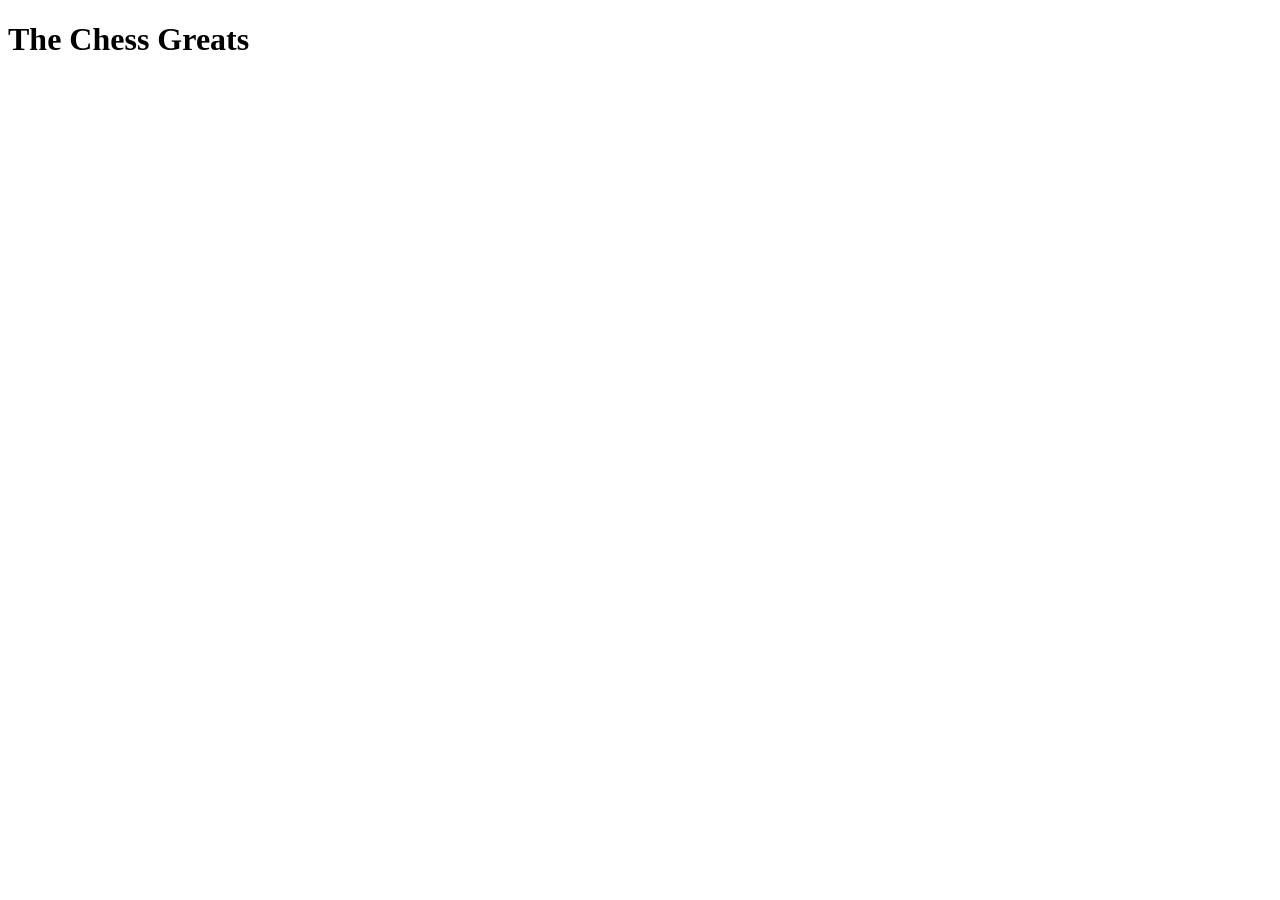
==== index.html @ 91224fc4 "Initial commit" ====
<!doctype html>
<html lang="en">
  <head>
    <meta charset="UTF-8" />
    <meta name="viewport" content="width=device-width, initial-scale=1.0" />
    <title>Home</title>
    <link rel="stylesheet" href="style.css" />
  </head>
  <body>
    <h1>The Chess Greats</h1>
  </body>
</html>
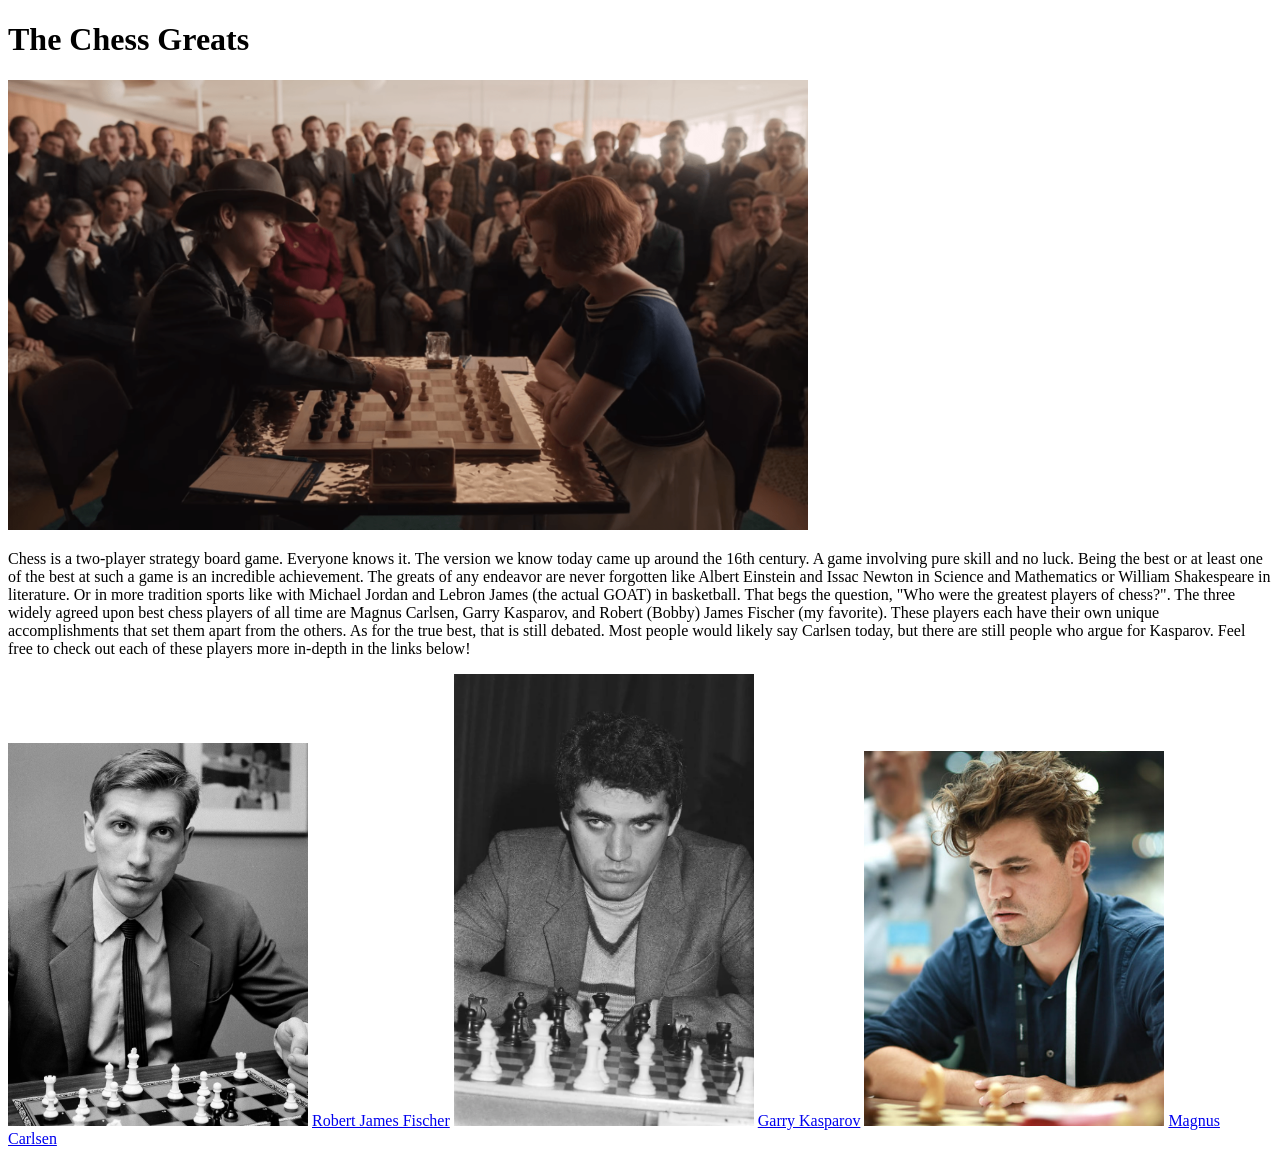
==== commit da68d848: "Edit home page" ====
--- a/index.html
+++ b/index.html
@@ -7,6 +7,42 @@
     <link rel="stylesheet" href="style.css" />
   </head>
   <body>
-    <h1>The Chess Greats</h1>
+    <header>
+      <h1>The Chess Greats</h1>
+    </header>
+    <main>
+      <picture>
+        <img
+          src="images/queens-gambit.png"
+          alt="The Queen's Gambit"
+          width="800px"
+        />
+      </picture>
+      <p>
+        Chess is a two-player strategy board game. Everyone knows it. The
+        version we know today came up around the 16th century. A game involving
+        pure skill and no luck. Being the best or at least one of the best at
+        such a game is an incredible achievement. The greats of any endeavor are
+        never forgotten like Albert Einstein and Issac Newton in Science and
+        Mathematics or William Shakespeare in literature. Or in more tradition
+        sports like with Michael Jordan and Lebron James (the actual GOAT) in
+        basketball. That begs the question, "Who were the greatest players of
+        chess?". The three widely agreed upon best chess players of all time are
+        Magnus Carlsen, Garry Kasparov, and Robert (Bobby) James Fischer (my
+        favorite). These players each have their own unique accomplishments that
+        set them apart from the others. As for the true best, that is still
+        debated. Most people would likely say Carlsen today, but there are still
+        people who argue for Kasparov. Feel free to check out each of these
+        players more in-depth in the links below!
+      </p>
+    </main>
+    <nav>
+      <img src="images/fischer.png" alt="Fischer" width="300px" />
+      <a href="./fischer.html">Robert James Fischer</a>
+      <img src="images/kasparov.png" alt="Kasparov" width="300px" />
+      <a href="./kasparov.html">Garry Kasparov</a>
+      <img src="images/carlsen.png" alt="Carlsen" width="300px" />
+      <a href="./carlsen.html">Magnus Carlsen</a>
+    </nav>
   </body>
 </html>
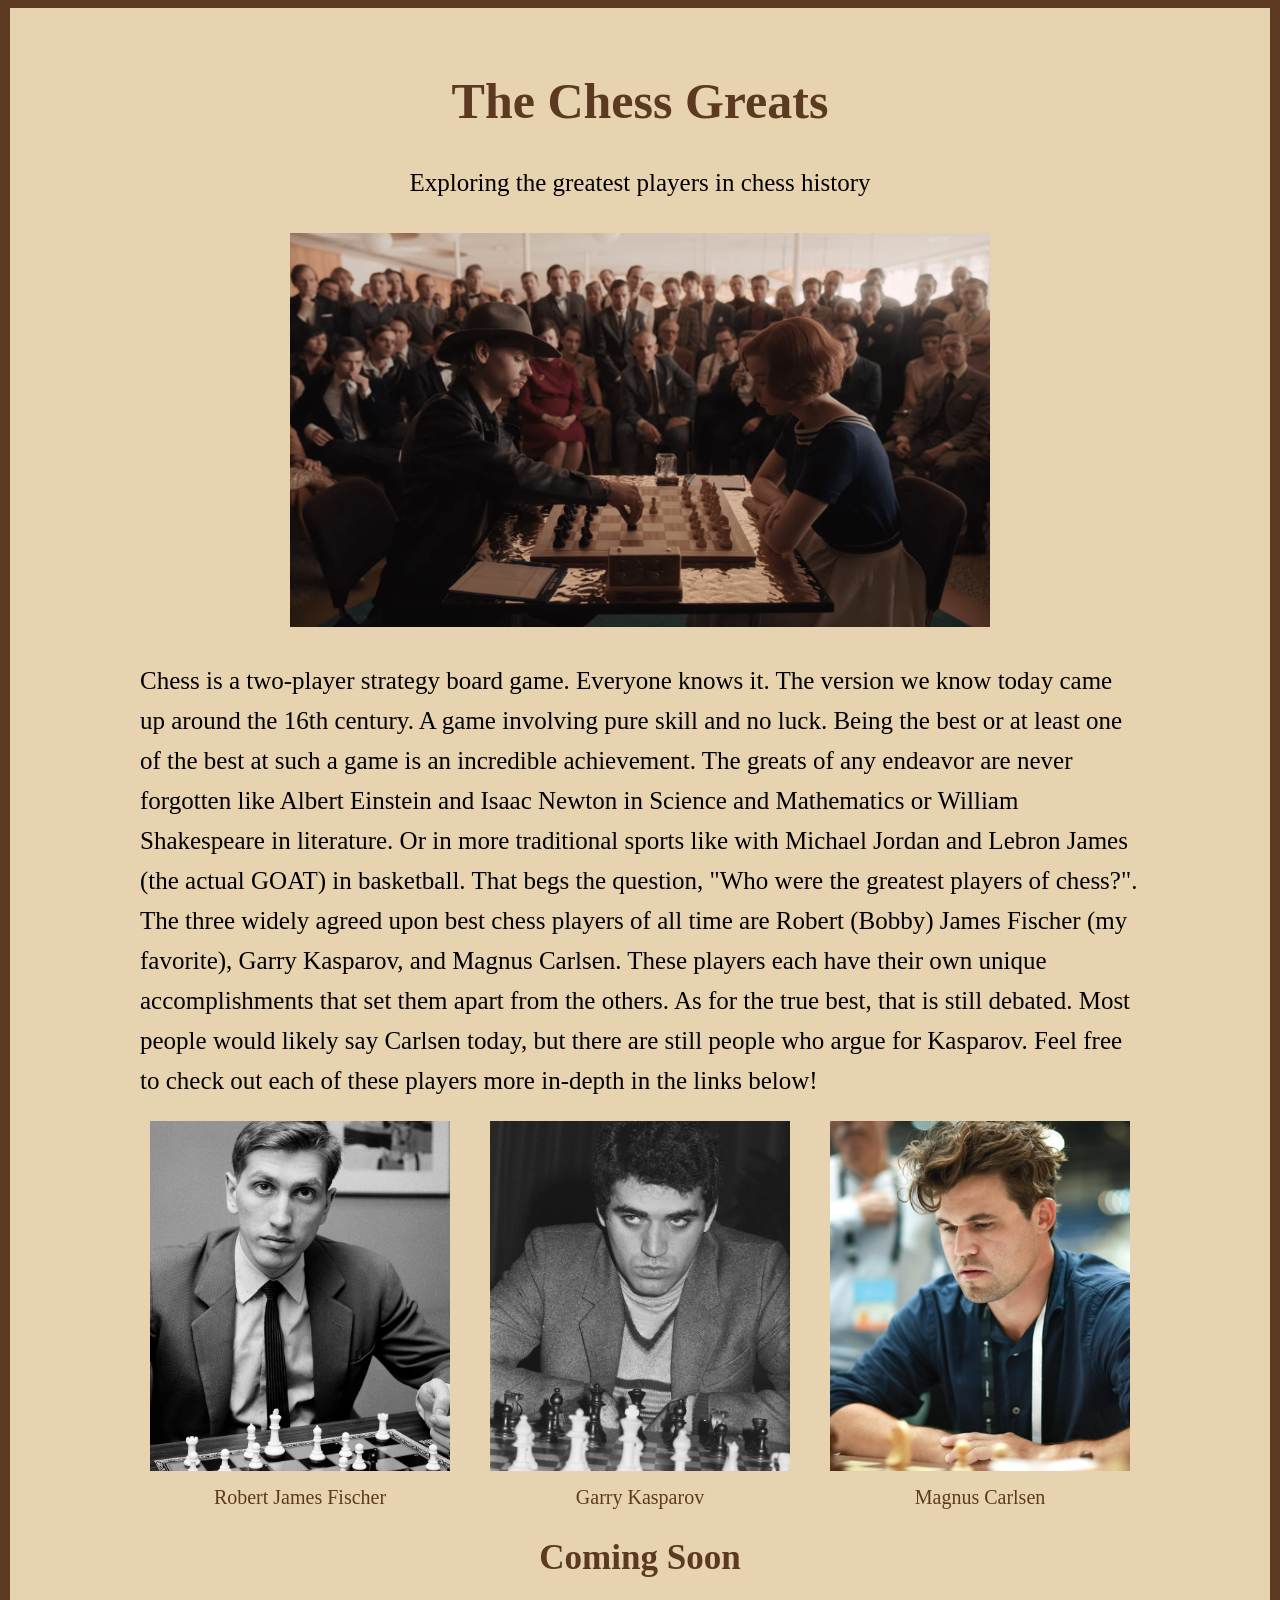
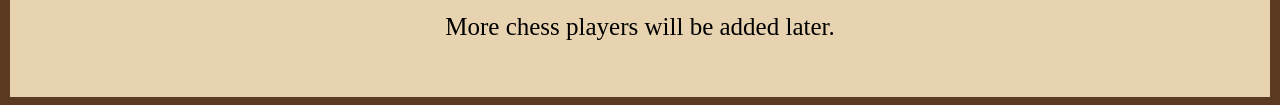
==== commit 3fa3128e: "Finish project1" ====
--- a/index.html
+++ b/index.html
@@ -1,48 +1,97 @@
 <!doctype html>
-<html lang="en">
+<html lang="en" dir="ltr">
+  <!-- dir attribute: Specifies the direction of text for the entire webpage
+  It is located in the html element. The page is set left-to-right (the default). -->
   <head>
     <meta charset="UTF-8" />
     <meta name="viewport" content="width=device-width, initial-scale=1.0" />
     <title>Home</title>
-    <link rel="stylesheet" href="style.css" />
+    <link rel="stylesheet" href="styles.css" />
   </head>
   <body>
-    <header>
-      <h1>The Chess Greats</h1>
-    </header>
-    <main>
-      <picture>
-        <img
-          src="images/queens-gambit.png"
-          alt="The Queen's Gambit"
-          width="800px"
-        />
-      </picture>
-      <p>
-        Chess is a two-player strategy board game. Everyone knows it. The
-        version we know today came up around the 16th century. A game involving
-        pure skill and no luck. Being the best or at least one of the best at
-        such a game is an incredible achievement. The greats of any endeavor are
-        never forgotten like Albert Einstein and Issac Newton in Science and
-        Mathematics or William Shakespeare in literature. Or in more tradition
-        sports like with Michael Jordan and Lebron James (the actual GOAT) in
-        basketball. That begs the question, "Who were the greatest players of
-        chess?". The three widely agreed upon best chess players of all time are
-        Magnus Carlsen, Garry Kasparov, and Robert (Bobby) James Fischer (my
-        favorite). These players each have their own unique accomplishments that
-        set them apart from the others. As for the true best, that is still
-        debated. Most people would likely say Carlsen today, but there are still
-        people who argue for Kasparov. Feel free to check out each of these
-        players more in-depth in the links below!
-      </p>
-    </main>
-    <nav>
-      <img src="images/fischer.png" alt="Fischer" width="300px" />
-      <a href="./fischer.html">Robert James Fischer</a>
-      <img src="images/kasparov.png" alt="Kasparov" width="300px" />
-      <a href="./kasparov.html">Garry Kasparov</a>
-      <img src="images/carlsen.png" alt="Carlsen" width="300px" />
-      <a href="./carlsen.html">Magnus Carlsen</a>
-    </nav>
+    <div class="page">
+      <header>
+        <hgroup>
+          <!-- hgroup element: Groups related heading content together.
+          It is located in the header element. It groups together h1 (main title) with p (subtitle). -->
+          <h1>The Chess Greats</h1>
+          <p class="center-text">
+            Exploring the greatest players in chess history
+          </p>
+        </hgroup>
+      </header>
+      <section>
+        <picture class="main-picture">
+          <!-- picture element: Allows different image sources to be selected based on
+          screen conditions. It is located in the main section. It is used to
+          display both the standard Queen's Gambit image on normal sized screens and 
+          a smaller Queen's Gambit image on narrower screens. -->
+          <source
+            media="(max-width: 1000px)"
+            srcset="images/queens-gambit-small.png"
+          />
+          <!-- source element: Provides an alternative image source based on certain conditions.
+          It is located inside the picture element. The source image is displayed when the viewport
+          is 1000px wide or smaller.-->
+          <img src="images/queens-gambit.png" alt="The Queen's Gambit" />
+        </picture>
+        <p>
+          Chess is a two-player strategy board game. Everyone knows it. The
+          version we know today came up around the 16th century. A game
+          involving pure skill and no luck. Being the best or at least one of
+          the best at such a game is an incredible achievement. The greats of
+          any endeavor are never forgotten like Albert Einstein and Isaac Newton
+          in Science and Mathematics or William Shakespeare in literature. Or in
+          more traditional sports like with Michael Jordan and Lebron James (the
+          actual GOAT) in basketball. That begs the question, "Who were the
+          greatest players of chess?". The three widely agreed upon best chess
+          players of all time are Robert (Bobby) James Fischer (my favorite),
+          Garry Kasparov, and Magnus Carlsen. These players each have their own
+          unique accomplishments that set them apart from the others. As for the
+          true best, that is still debated. Most people would likely say Carlsen
+          today, but there are still people who argue for Kasparov. Feel free to
+          check out each of these players more in-depth in the links below!
+        </p>
+        <p hidden>This website covers Fischer, Kasparov, and Carlsen.</p>
+        <!-- hidden attribute: Hides an element from being displayed.
+        It is located in paragraph element. It hides the text from the page. -->
+      </section>
+      <nav>
+        <div class="player">
+          <img
+            class="player-image"
+            src="images/fischer.png"
+            alt="Fischer"
+            width="300px"
+          />
+          <a class="player-link" href="./fischer.html">Robert James Fischer</a>
+        </div>
+        <div class="player">
+          <img
+            class="player-image"
+            src="images/kasparov.png"
+            alt="Kasparov"
+            width="300px"
+          />
+          <a class="player-link" href="./kasparov.html">Garry Kasparov</a>
+        </div>
+        <div class="player">
+          <img
+            class="player-image"
+            src="images/carlsen.png"
+            alt="Carlsen"
+            width="300px"
+          />
+          <a class="player-link" href="./carlsen.html">Magnus Carlsen</a>
+        </div>
+      </nav>
+      <section inert>
+        <!-- inert attribute: Makes an element and its contents non-interactive.
+        It is located in this section element. It makes the "Coming Soon" section
+        non-interactive while keeping it visible. -->
+        <h2>Coming Soon</h2>
+        <p class="center-text">More chess players will be added later.</p>
+      </section>
+    </div>
   </body>
 </html>
--- a/styles.css
+++ b/styles.css
@@ -0,0 +1,122 @@
+body {
+  background-color: #5c3a21;
+  font-family: Georgia, serif;
+}
+
+.page {
+  background-color: #e8d3b0;
+  max-width: 1200px;
+  min-height: 100vh;
+  margin: 0 auto;
+  padding: 30px;
+}
+
+h1 {
+  font-size: 50px;
+}
+
+h2 {
+  font-size: 35px;
+}
+
+h1,
+h2 {
+  color: #5c3a21;
+  text-align: center;
+}
+
+p {
+  max-width: 1000px;
+  margin: 20px auto;
+  font-size: 25px;
+  line-height: 1.6;
+}
+
+nav {
+  display: flex;
+  justify-content: center;
+  gap: 40px;
+}
+
+.center-text {
+  text-align: center;
+}
+
+.main-picture {
+  display: block;
+  width: fit-content;
+  margin: 30px auto;
+}
+
+.main-picture img {
+  width: 700px;
+}
+
+/* This media query is used with picture and source to adjust 
+the styling when the screen is 1000px wide or less.*/
+@media (max-width: 1000px) {
+  .main-picture img {
+    width: 400px;
+  }
+}
+
+.player {
+  display: flex;
+  flex-direction: column;
+  align-items: center;
+  gap: 15px;
+}
+
+.player-link {
+  text-decoration: none;
+  font-size: 20px;
+  color: #5c3a21;
+}
+
+.player-intro {
+  display: flex;
+  justify-content: center;
+  align-items: center;
+  gap: 40px;
+}
+
+.player-intro p {
+  max-width: 600px;
+  margin: 0;
+  text-align: left;
+  line-height: 1.6;
+}
+
+.player-image {
+  width: 300px;
+  height: 350px;
+  object-fit: cover;
+}
+
+.achievements {
+  list-style: none;
+  max-width: 500px;
+  margin: 20px auto;
+  padding: 0;
+  text-align: left;
+  font-size: 20px;
+}
+
+.achievements li {
+  margin-bottom: 12px;
+}
+
+.home-link {
+  display: block;
+  width: fit-content;
+  margin: 40px auto 0;
+  text-decoration: none;
+  color: #5c3a21;
+  font-size: 20px;
+}
+
+.home-link:hover,
+.player-link:hover {
+  color: #a66a3f;
+  text-decoration: underline;
+}
